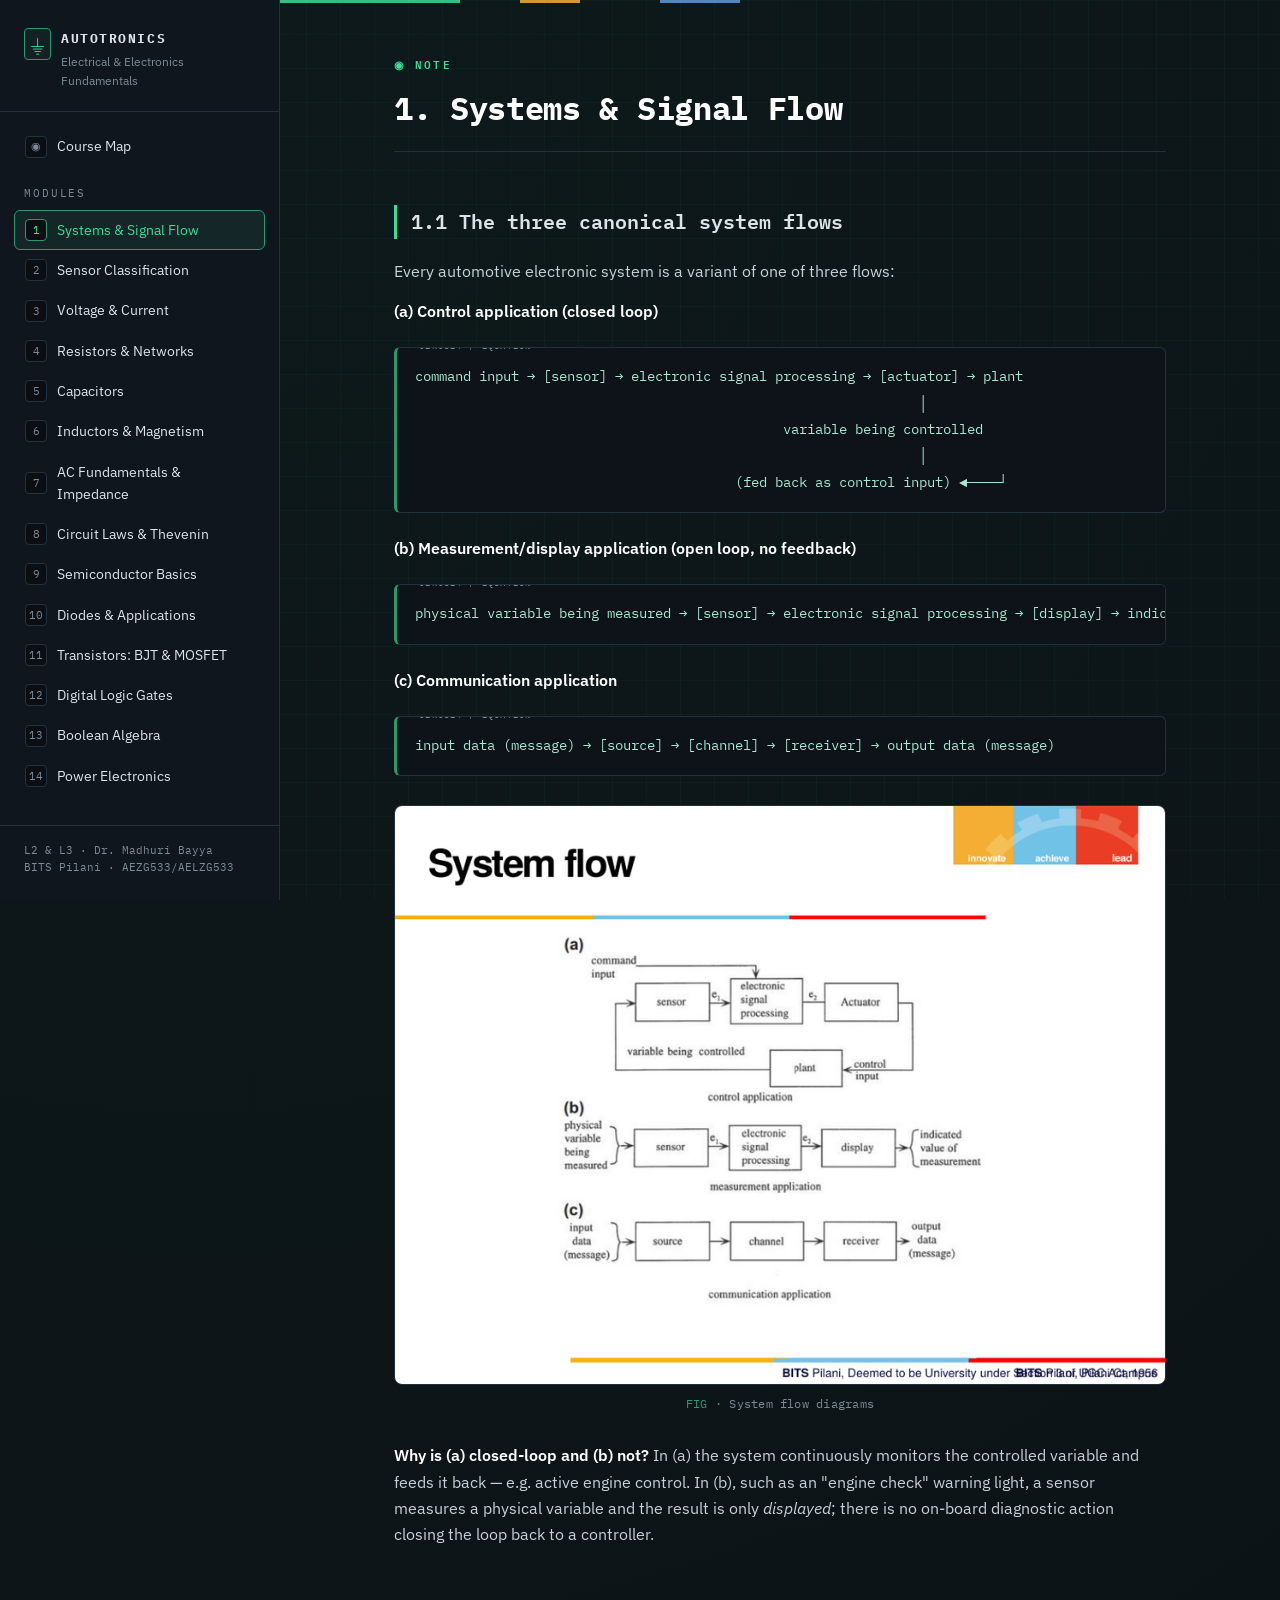
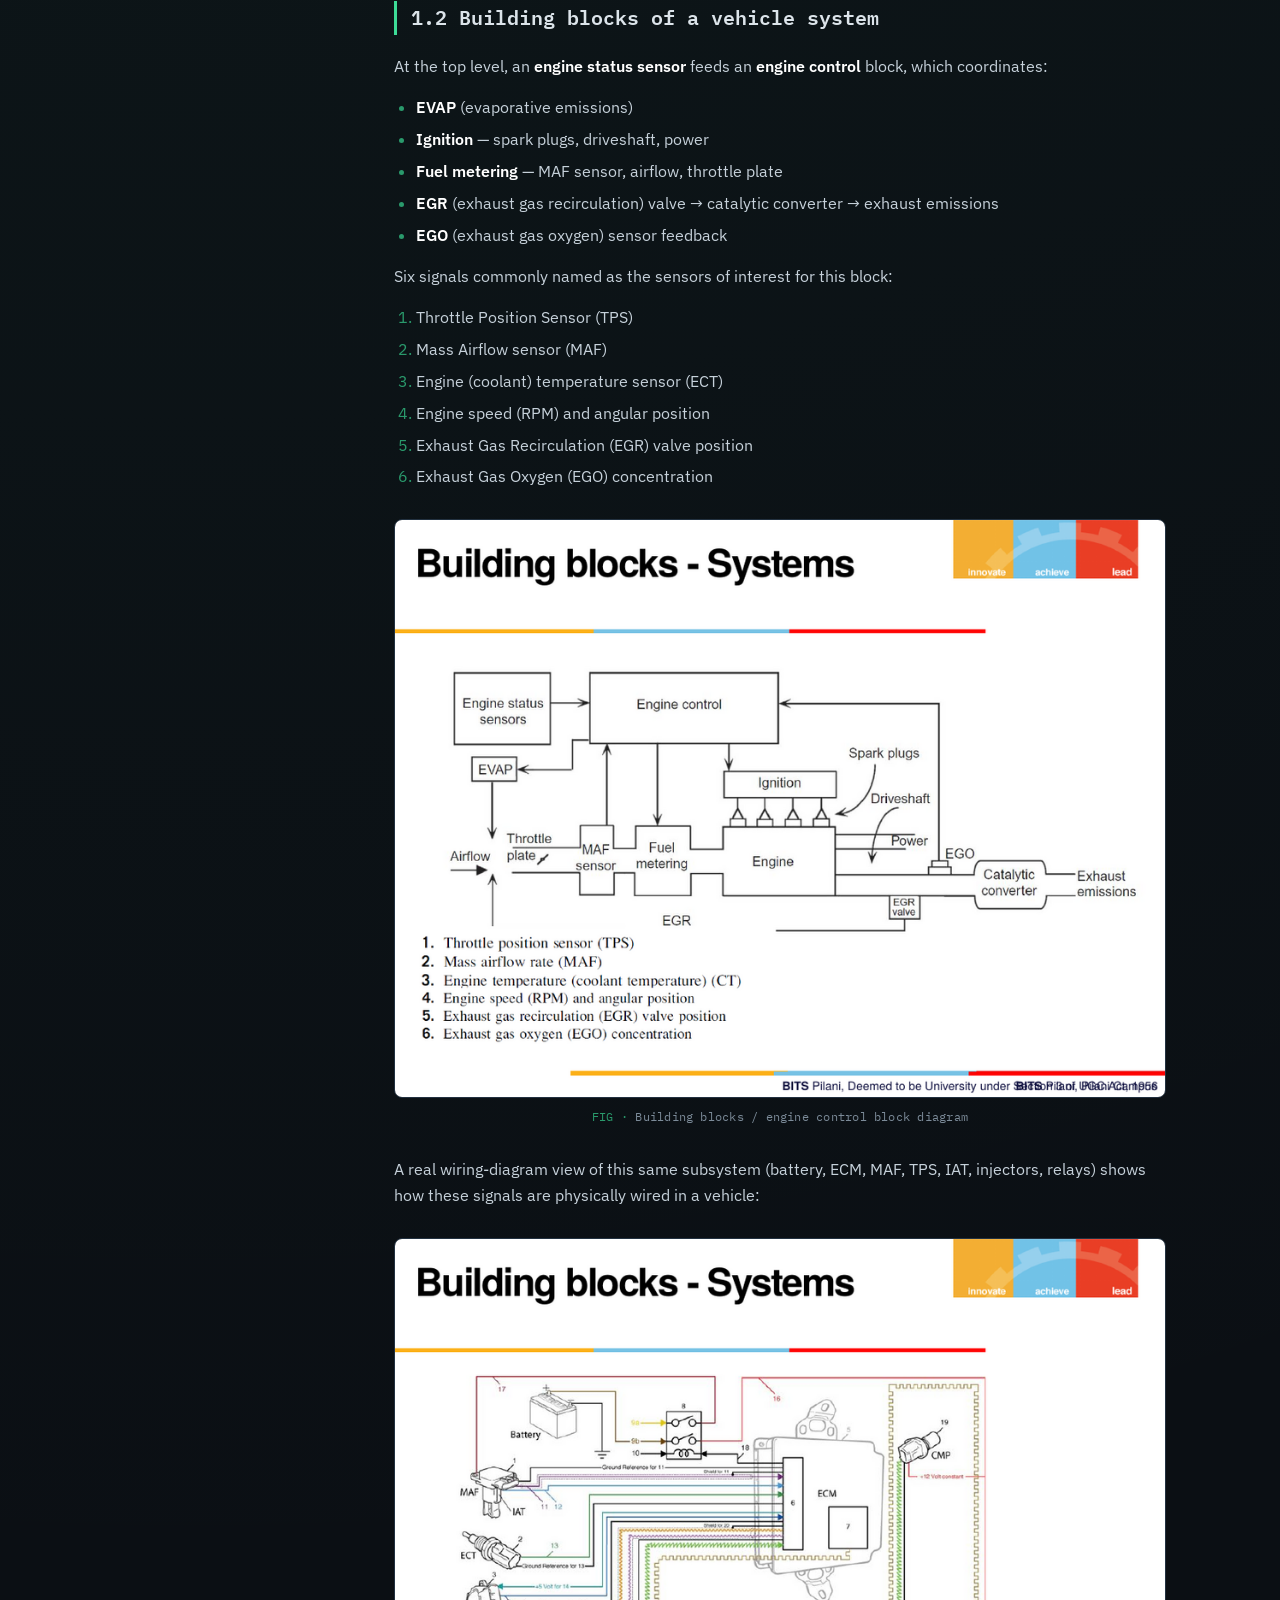
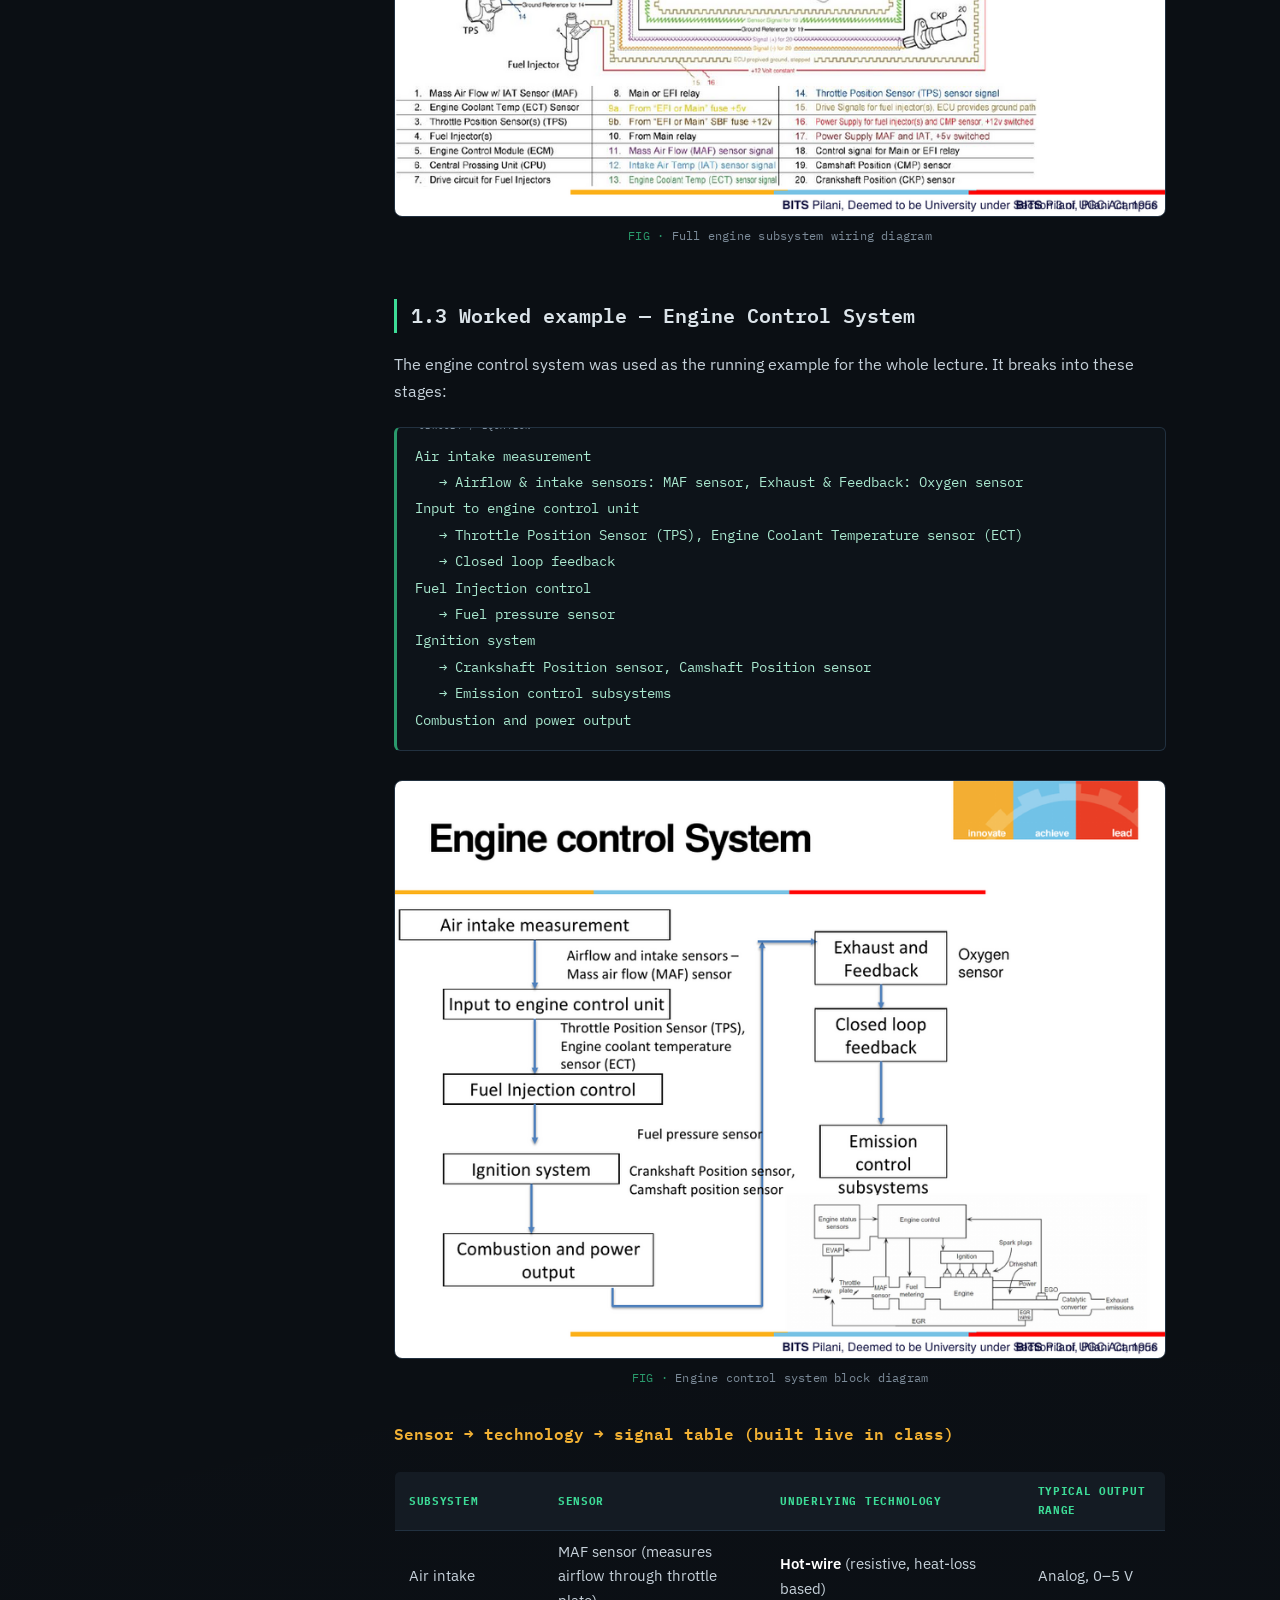
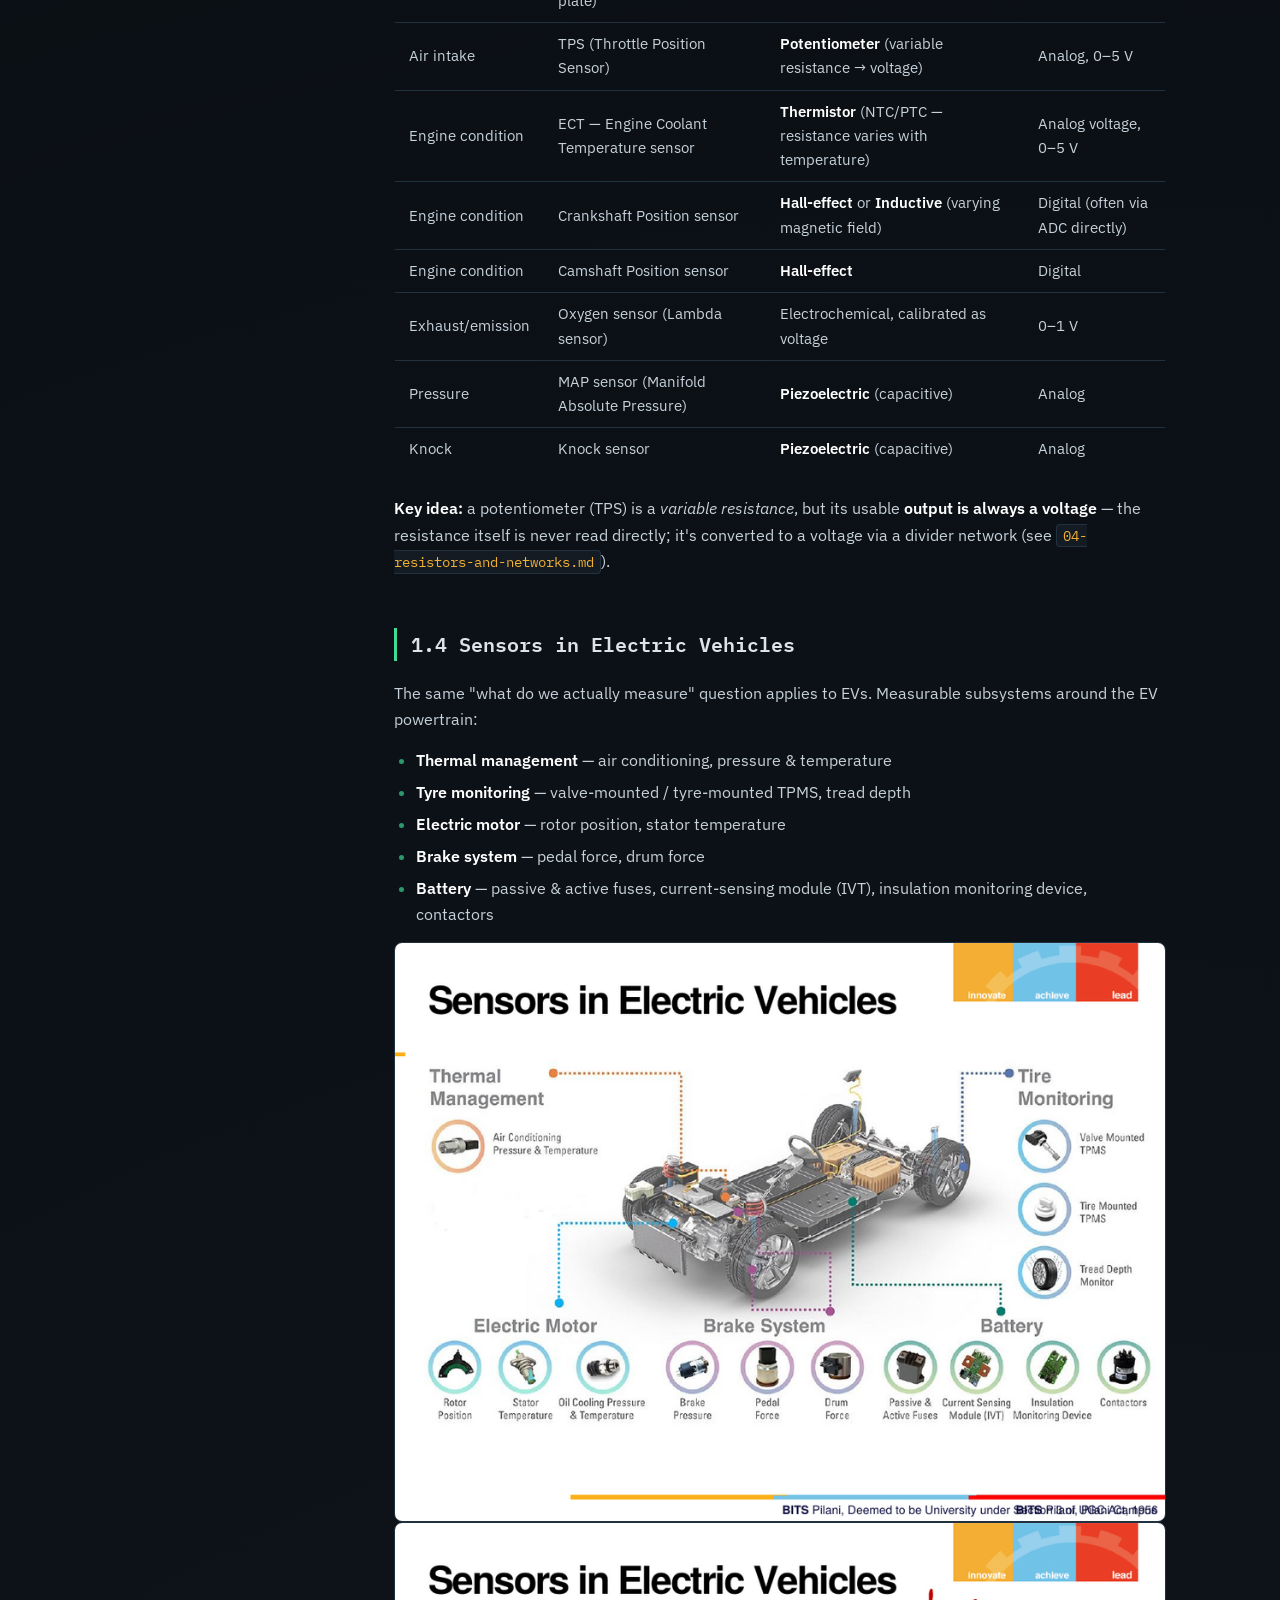
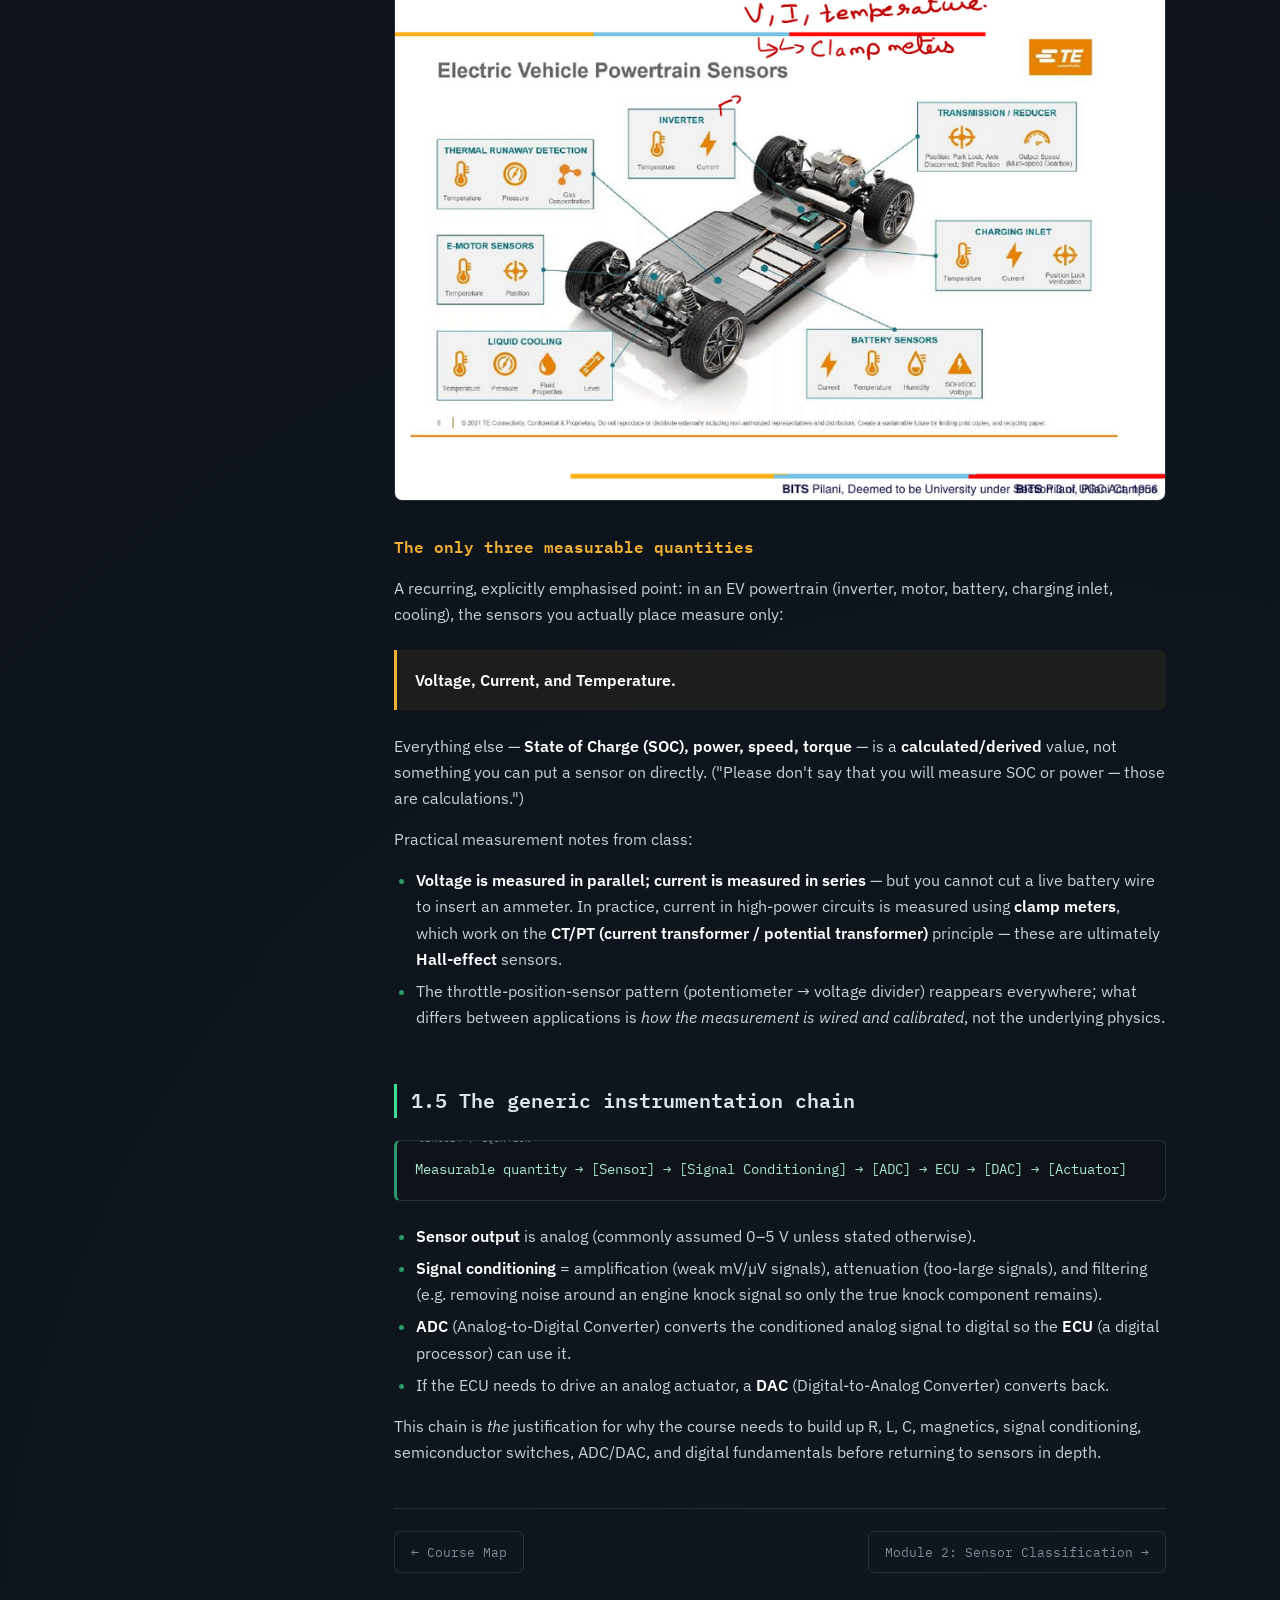
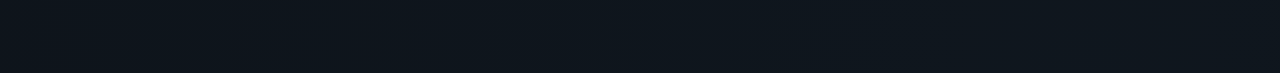
==== notes/01-systems-and-signal-flow.html @ 9bcff701 "Add files via upload" ====
<!DOCTYPE html>
<html lang="en">
<head>
<meta charset="UTF-8">
<meta name="viewport" content="width=device-width, initial-scale=1.0">
<title>Module 1: Systems & Signal Flow · Autotronics Fundamentals</title>
<link rel="stylesheet" href="../styles.css">
<link rel="preconnect" href="https://fonts.googleapis.com">
<link href="https://fonts.googleapis.com/css2?family=IBM+Plex+Mono:wght@400;500;600;700&family=IBM+Plex+Sans:wght@400;500;600;700&display=swap" rel="stylesheet">
</head>
<body>
<div class="board">
  <aside class="sidebar">
    <div class="sidebar-head">
      <a href="../index.html" class="logo">
        <span class="logo-mark">⏚</span>
        <span class="logo-text">AUTOTRONICS<br><small>Electrical &amp; Electronics Fundamentals</small></span>
      </a>
    </div>
    <nav>
      <ul class="nav-list">
        <li class=""><a href="../index.html"><span class="pin">◉</span>Course Map</a></li>
      </ul>
      <div class="nav-divider">MODULES</div>
      <ul class="nav-list">
        <li class="active"><a href="01-systems-and-signal-flow.html"><span class="pin">1</span>Systems &amp; Signal Flow</a></li>
<li class=""><a href="02-sensors-classification.html"><span class="pin">2</span>Sensor Classification</a></li>
<li class=""><a href="03-voltage-and-current.html"><span class="pin">3</span>Voltage &amp; Current</a></li>
<li class=""><a href="04-resistors-and-networks.html"><span class="pin">4</span>Resistors &amp; Networks</a></li>
<li class=""><a href="05-capacitors.html"><span class="pin">5</span>Capacitors</a></li>
<li class=""><a href="06-inductors-and-magnetism.html"><span class="pin">6</span>Inductors &amp; Magnetism</a></li>
<li class=""><a href="07-ac-fundamentals-impedance.html"><span class="pin">7</span>AC Fundamentals &amp; Impedance</a></li>
<li class=""><a href="08-circuit-laws-and-thevenin.html"><span class="pin">8</span>Circuit Laws &amp; Thevenin</a></li>
<li class=""><a href="09-semiconductor-basics.html"><span class="pin">9</span>Semiconductor Basics</a></li>
<li class=""><a href="10-diodes-and-applications.html"><span class="pin">10</span>Diodes &amp; Applications</a></li>
<li class=""><a href="11-transistors-bjt-mosfet.html"><span class="pin">11</span>Transistors: BJT &amp; MOSFET</a></li>
<li class=""><a href="12-digital-logic-gates.html"><span class="pin">12</span>Digital Logic Gates</a></li>
<li class=""><a href="13-boolean-algebra.html"><span class="pin">13</span>Boolean Algebra</a></li>
<li class=""><a href="14-power-electronics-thyristors.html"><span class="pin">14</span>Power Electronics</a></li>
      </ul>
    </nav>
    <div class="sidebar-foot">L2 &amp; L3 · Dr. Madhuri Bayya<br>BITS Pilani · AEZG533/AELZG533</div>
  </aside>
  <main class="content">
    <div class="trace-rule"></div>
    <article class="markdown-body">
<h1 id="1-systems-signal-flow">1. Systems &amp; Signal Flow</h1>
<h2 id="11-the-three-canonical-system-flows">1.1 The three canonical system flows</h2>
<p>Every automotive electronic system is a variant of one of three flows:</p>
<p><strong>(a) Control application (closed loop)</strong></p>
<pre><code>command input → [sensor] → electronic signal processing → [actuator] → plant
                                                               │
                                              variable being controlled
                                                               │
                                        (fed back as control input) ◄────┘
</code></pre>
<p><strong>(b) Measurement/display application (open loop, no feedback)</strong></p>
<pre><code>physical variable being measured → [sensor] → electronic signal processing → [display] → indicated value
</code></pre>
<p><strong>(c) Communication application</strong></p>
<pre><code>input data (message) → [source] → [channel] → [receiver] → output data (message)
</code></pre>
<figure class="diagram"><img alt="System flow diagrams" src="../../assets/img/systems-flow.png"><figcaption>System flow diagrams</figcaption></figure>
<p><strong>Why is (a) closed-loop and (b) not?</strong> In (a) the system continuously
monitors the controlled variable and feeds it back — e.g. active engine
control. In (b), such as an "engine check" warning light, a sensor measures
a physical variable and the result is only <em>displayed</em>; there is no
on-board diagnostic action closing the loop back to a controller.</p>
<h2 id="12-building-blocks-of-a-vehicle-system">1.2 Building blocks of a vehicle system</h2>
<p>At the top level, an <strong>engine status sensor</strong> feeds an <strong>engine control</strong>
block, which coordinates:</p>
<ul>
<li><strong>EVAP</strong> (evaporative emissions)</li>
<li><strong>Ignition</strong> — spark plugs, driveshaft, power</li>
<li><strong>Fuel metering</strong> — MAF sensor, airflow, throttle plate</li>
<li><strong>EGR</strong> (exhaust gas recirculation) valve → catalytic converter → exhaust emissions</li>
<li><strong>EGO</strong> (exhaust gas oxygen) sensor feedback</li>
</ul>
<p>Six signals commonly named as the sensors of interest for this block:</p>
<ol>
<li>Throttle Position Sensor (TPS)</li>
<li>Mass Airflow sensor (MAF)</li>
<li>Engine (coolant) temperature sensor (ECT)</li>
<li>Engine speed (RPM) and angular position</li>
<li>Exhaust Gas Recirculation (EGR) valve position</li>
<li>Exhaust Gas Oxygen (EGO) concentration</li>
</ol>
<figure class="diagram"><img alt="Building blocks / engine control block diagram" src="../../assets/img/systems-blocks.png"><figcaption>Building blocks / engine control block diagram</figcaption></figure>
<p>A real wiring-diagram view of this same subsystem (battery, ECM, MAF, TPS,
IAT, injectors, relays) shows how these signals are physically wired in a
vehicle:</p>
<figure class="diagram"><img alt="Full engine subsystem wiring diagram" src="../../assets/img/wiring-diagram.png"><figcaption>Full engine subsystem wiring diagram</figcaption></figure>
<h2 id="13-worked-example-engine-control-system">1.3 Worked example — Engine Control System</h2>
<p>The engine control system was used as the running example for the whole
lecture. It breaks into these stages:</p>
<pre><code>Air intake measurement
   → Airflow &amp; intake sensors: MAF sensor, Exhaust &amp; Feedback: Oxygen sensor
Input to engine control unit
   → Throttle Position Sensor (TPS), Engine Coolant Temperature sensor (ECT)
   → Closed loop feedback
Fuel Injection control
   → Fuel pressure sensor
Ignition system
   → Crankshaft Position sensor, Camshaft Position sensor
   → Emission control subsystems
Combustion and power output
</code></pre>
<figure class="diagram"><img alt="Engine control system block diagram" src="../../assets/img/engine-control.png"><figcaption>Engine control system block diagram</figcaption></figure>
<h3 id="sensor-technology-signal-table-built-live-in-class">Sensor → technology → signal table (built live in class)</h3>
<table>
<thead>
<tr>
<th>Subsystem</th>
<th>Sensor</th>
<th>Underlying technology</th>
<th>Typical output range</th>
</tr>
</thead>
<tbody>
<tr>
<td>Air intake</td>
<td>MAF sensor (measures airflow through throttle plate)</td>
<td><strong>Hot-wire</strong> (resistive, heat-loss based)</td>
<td>Analog, 0–5 V</td>
</tr>
<tr>
<td>Air intake</td>
<td>TPS (Throttle Position Sensor)</td>
<td><strong>Potentiometer</strong> (variable resistance → voltage)</td>
<td>Analog, 0–5 V</td>
</tr>
<tr>
<td>Engine condition</td>
<td>ECT — Engine Coolant Temperature sensor</td>
<td><strong>Thermistor</strong> (NTC/PTC — resistance varies with temperature)</td>
<td>Analog voltage, 0–5 V</td>
</tr>
<tr>
<td>Engine condition</td>
<td>Crankshaft Position sensor</td>
<td><strong>Hall-effect</strong> or <strong>Inductive</strong> (varying magnetic field)</td>
<td>Digital (often via ADC directly)</td>
</tr>
<tr>
<td>Engine condition</td>
<td>Camshaft Position sensor</td>
<td><strong>Hall-effect</strong></td>
<td>Digital</td>
</tr>
<tr>
<td>Exhaust/emission</td>
<td>Oxygen sensor (Lambda sensor)</td>
<td>Electrochemical, calibrated as voltage</td>
<td>0–1 V</td>
</tr>
<tr>
<td>Pressure</td>
<td>MAP sensor (Manifold Absolute Pressure)</td>
<td><strong>Piezoelectric</strong> (capacitive)</td>
<td>Analog</td>
</tr>
<tr>
<td>Knock</td>
<td>Knock sensor</td>
<td><strong>Piezoelectric</strong> (capacitive)</td>
<td>Analog</td>
</tr>
</tbody>
</table>
<p><strong>Key idea:</strong> a potentiometer (TPS) is a <em>variable resistance</em>, but its
usable <strong>output is always a voltage</strong> — the resistance itself is never read
directly; it's converted to a voltage via a divider network (see
<code>04-resistors-and-networks.md</code>).</p>
<h2 id="14-sensors-in-electric-vehicles">1.4 Sensors in Electric Vehicles</h2>
<p>The same "what do we actually measure" question applies to EVs. Measurable
subsystems around the EV powertrain:</p>
<ul>
<li><strong>Thermal management</strong> — air conditioning, pressure &amp; temperature</li>
<li><strong>Tyre monitoring</strong> — valve-mounted / tyre-mounted TPMS, tread depth</li>
<li><strong>Electric motor</strong> — rotor position, stator temperature</li>
<li><strong>Brake system</strong> — pedal force, drum force</li>
<li><strong>Battery</strong> — passive &amp; active fuses, current-sensing module (IVT),
  insulation monitoring device, contactors</li>
</ul>
<p><img alt="EV powertrain sensor map" src="../../assets/img/ev-sensors-1.png" />
<img alt="EV powertrain sensor detail" src="../../assets/img/ev-sensors-2.png" /></p>
<h3 id="the-only-three-measurable-quantities">The only three measurable quantities</h3>
<p>A recurring, explicitly emphasised point: in an EV powertrain (inverter,
motor, battery, charging inlet, cooling), the sensors you actually place
measure only:</p>
<blockquote>
<p><strong>Voltage, Current, and Temperature.</strong></p>
</blockquote>
<p>Everything else — <strong>State of Charge (SOC), power, speed, torque</strong> — is a
<strong>calculated/derived</strong> value, not something you can put a sensor on
directly. ("Please don't say that you will measure SOC or power — those are
calculations.")</p>
<p>Practical measurement notes from class:</p>
<ul>
<li><strong>Voltage is measured in parallel; current is measured in series</strong> —
  but you cannot cut a live battery wire to insert an ammeter. In practice,
  current in high-power circuits is measured using <strong>clamp meters</strong>, which
  work on the <strong>CT/PT (current transformer / potential transformer)</strong>
  principle — these are ultimately <strong>Hall-effect</strong> sensors.</li>
<li>The throttle-position-sensor pattern (potentiometer → voltage divider)
  reappears everywhere; what differs between applications is <em>how the
  measurement is wired and calibrated</em>, not the underlying physics.</li>
</ul>
<h2 id="15-the-generic-instrumentation-chain">1.5 The generic instrumentation chain</h2>
<pre><code>Measurable quantity → [Sensor] → [Signal Conditioning] → [ADC] → ECU → [DAC] → [Actuator]
</code></pre>
<ul>
<li><strong>Sensor output</strong> is analog (commonly assumed 0–5 V unless stated
  otherwise).</li>
<li><strong>Signal conditioning</strong> = amplification (weak mV/µV signals), attenuation
  (too-large signals), and filtering (e.g. removing noise around an engine
  knock signal so only the true knock component remains).</li>
<li><strong>ADC</strong> (Analog-to-Digital Converter) converts the conditioned analog
  signal to digital so the <strong>ECU</strong> (a digital processor) can use it.</li>
<li>If the ECU needs to drive an analog actuator, a <strong>DAC</strong>
  (Digital-to-Analog Converter) converts back.</li>
</ul>
<p>This chain is <em>the</em> justification for why the course needs to build up R,
L, C, magnetics, signal conditioning, semiconductor switches, ADC/DAC, and
digital fundamentals before returning to sensors in depth.</p>
    </article>
    <div class="pagenav">
      <div class="pagenav-inner"><a class="prev" href="../index.html">← Course Map</a><a class="next" href="02-sensors-classification.html">Module 2: Sensor Classification →</a></div>
    </div>
  </main>
</div>
</body>
</html>
---- styles.css ----
/* ============================================================
   AUTOTRONICS — Electrical & Electronics Fundamentals notes
   Design language: schematic / PCB blueprint.
   Palette:
     --bg        #0b0f14  near-black blue-graphite (PCB substrate)
     --panel     #10161d  sidebar / card panel
     --panel-2   #141b23  hover panel
     --line      #223140  hairline traces / borders
     --text      #dce4ea  primary text (silkscreen white)
     --muted     #7c8b99  secondary text
     --trace     #3ddc97  copper-trace green (primary accent)
     --trace-dim #2a9a6c
     --signal    #f2b134  amber / warning-label accent (secondary)
     --solder    #5b9dd9  cool blue, used sparingly (link hover)
   ============================================================ */

* { box-sizing: border-box; }

:root{
  --bg:#0b0f14;
  --panel:#10161d;
  --panel-2:#141b23;
  --line:#223140;
  --text:#dce4ea;
  --muted:#7c8b99;
  --trace:#3ddc97;
  --trace-dim:#2a9a6c;
  --signal:#f2b134;
  --solder:#5b9dd9;
}

html{ scroll-behavior:smooth; }

body{
  margin:0;
  background:
    radial-gradient(circle at 15% 0%, rgba(61,220,151,0.05), transparent 40%),
    radial-gradient(circle at 85% 100%, rgba(91,157,217,0.05), transparent 45%),
    var(--bg);
  color:var(--text);
  font-family:'IBM Plex Sans', -apple-system, BlinkMacSystemFont, sans-serif;
  font-size:16px;
  line-height:1.65;
}

/* faint PCB grid texture across the whole page */
body::before{
  content:"";
  position:fixed;
  inset:0;
  pointer-events:none;
  background-image:
    linear-gradient(rgba(61,220,151,0.035) 1px, transparent 1px),
    linear-gradient(90deg, rgba(61,220,151,0.035) 1px, transparent 1px);
  background-size:34px 34px;
  z-index:0;
}

.board{
  position:relative;
  z-index:1;
  display:flex;
  align-items:stretch;
  min-height:100vh;
}

/* ---------------- SIDEBAR ---------------- */

.sidebar{
  background:var(--panel);
  border-right:1px solid var(--line);
  padding:28px 0 20px;
  position:sticky;
  top:0;
  height:100vh;
  overflow-y:auto;
  display:flex;
  flex-direction:column;
  flex:0 0 280px;
  width:280px;
}

.sidebar-head{ padding:0 24px 20px; border-bottom:1px solid var(--line); margin-bottom:14px; }

.logo{
  display:flex;
  align-items:flex-start;
  gap:10px;
  text-decoration:none;
  color:var(--text);
}

.logo-mark{
  font-family:'IBM Plex Mono', monospace;
  font-size:22px;
  color:var(--trace);
  line-height:1;
  border:1px solid var(--trace-dim);
  border-radius:4px;
  padding:4px 6px;
  background:rgba(61,220,151,0.06);
}

.logo-text{
  font-family:'IBM Plex Mono', monospace;
  font-weight:700;
  font-size:13px;
  letter-spacing:0.12em;
  color:var(--text);
}
.logo-text small{
  display:block;
  font-family:'IBM Plex Sans', sans-serif;
  font-weight:400;
  letter-spacing:0;
  font-size:11.5px;
  color:var(--muted);
  margin-top:4px;
  text-transform:none;
}

nav{ flex:1; padding:0 14px; }

.nav-divider{
  font-family:'IBM Plex Mono', monospace;
  font-size:10.5px;
  letter-spacing:0.18em;
  color:var(--muted);
  padding:18px 10px 8px;
}

.nav-list{ list-style:none; margin:0; padding:0; }

.nav-list li a{
  display:flex;
  align-items:center;
  gap:10px;
  padding:8px 10px;
  border-radius:6px;
  color:var(--text);
  text-decoration:none;
  font-size:13.5px;
  border:1px solid transparent;
  transition:background .12s ease, border-color .12s ease, color .12s ease;
}

.nav-list li a:hover{
  background:var(--panel-2);
  border-color:var(--line);
  color:var(--trace);
}

.nav-list li.active a{
  background:rgba(61,220,151,0.08);
  border-color:var(--trace-dim);
  color:var(--trace);
}

.pin{
  font-family:'IBM Plex Mono', monospace;
  font-size:11px;
  width:22px;
  height:22px;
  flex:0 0 22px;
  display:inline-flex;
  align-items:center;
  justify-content:center;
  border:1px solid var(--line);
  border-radius:4px;
  color:var(--muted);
  background:var(--bg);
}

.nav-list li.active .pin,
.nav-list li a:hover .pin{
  border-color:var(--trace-dim);
  color:var(--trace);
}

.sidebar-foot{
  padding:16px 24px 4px;
  margin-top:12px;
  border-top:1px solid var(--line);
  font-family:'IBM Plex Mono', monospace;
  font-size:10.5px;
  color:var(--muted);
  line-height:1.6;
}

/* ---------------- MAIN CONTENT ---------------- */

.content{
  padding:0 0 60px;
  min-width:0;
  flex:1 1 auto;
}

.trace-rule{
  height:3px;
  background:linear-gradient(90deg, var(--trace) 0%, var(--trace) 18%, transparent 18%, transparent 24%,
             var(--signal) 24%, var(--signal) 30%, transparent 30%, transparent 38%,
             var(--solder) 38%, var(--solder) 46%, transparent 46%);
  opacity:0.85;
}

.markdown-body{
  max-width:860px;
  margin:0 auto;
  padding:52px 44px 20px;
}

.markdown-body h1{
  font-family:'IBM Plex Mono', monospace;
  font-size:2rem;
  font-weight:700;
  letter-spacing:-0.01em;
  color:#fff;
  margin:0 0 6px;
  padding-bottom:16px;
  border-bottom:1px solid var(--line);
  position:relative;
}
.markdown-body h1::before{
  content:"◉ NOTE";
  display:block;
  font-size:10.5px;
  letter-spacing:0.2em;
  color:var(--trace);
  margin-bottom:10px;
  font-weight:600;
}

.markdown-body h2{
  font-family:'IBM Plex Mono', monospace;
  font-size:1.28rem;
  font-weight:600;
  color:var(--text);
  margin:2.6em 0 0.9em;
  padding-left:14px;
  border-left:3px solid var(--trace);
}

.markdown-body h3{
  font-family:'IBM Plex Mono', monospace;
  font-size:1.02rem;
  font-weight:600;
  color:var(--signal);
  margin:2em 0 0.7em;
}

.markdown-body p{ color:var(--text); margin:0.9em 0; }
.markdown-body p, .markdown-body li{ color:#c6d1da; }

.markdown-body a{ color:var(--solder); text-decoration:none; border-bottom:1px dashed rgba(91,157,217,0.5); }
.markdown-body a:hover{ color:var(--trace); border-bottom-color:var(--trace); }

.markdown-body strong{ color:#fff; font-weight:600; }

.markdown-body blockquote{
  margin:1.4em 0;
  padding:12px 18px;
  border-left:3px solid var(--signal);
  background:rgba(242,177,52,0.06);
  border-radius:0 6px 6px 0;
  color:#e7dcc0;
}
.markdown-body blockquote p{ margin:0.3em 0; color:#e7dcc0; }

.markdown-body ul, .markdown-body ol{ padding-left:1.4em; margin:0.9em 0; }
.markdown-body li{ margin:0.35em 0; }
.markdown-body li::marker{ color:var(--trace-dim); }

.markdown-body code{
  font-family:'IBM Plex Mono', monospace;
  font-size:0.86em;
  background:var(--panel-2);
  border:1px solid var(--line);
  padding:0.12em 0.4em;
  border-radius:4px;
  color:var(--signal);
}

.markdown-body pre{
  background:#0d1319;
  border:1px solid var(--line);
  border-left:3px solid var(--trace-dim);
  border-radius:6px;
  padding:16px 18px;
  overflow-x:auto;
  margin:1.4em 0;
  position:relative;
}
.markdown-body pre::before{
  content:"CIRCUIT / EQUATION";
  position:absolute;
  top:-9px;
  left:14px;
  background:#0d1319;
  padding:0 8px;
  font-family:'IBM Plex Mono', monospace;
  font-size:9px;
  letter-spacing:0.14em;
  color:var(--muted);
}
.markdown-body pre code{
  background:none;
  border:none;
  padding:0;
  color:#a9e8cf;
  font-size:0.87em;
  line-height:1.65;
}

.markdown-body table{
  width:100%;
  border-collapse:collapse;
  margin:1.6em 0;
  font-size:0.92em;
  border:1px solid var(--line);
  border-radius:6px;
  overflow:hidden;
}
.markdown-body th{
  font-family:'IBM Plex Mono', monospace;
  font-size:0.78em;
  letter-spacing:0.06em;
  text-transform:uppercase;
  background:var(--panel-2);
  color:var(--trace);
  text-align:left;
  padding:10px 14px;
  border-bottom:1px solid var(--line);
}
.markdown-body td{
  padding:9px 14px;
  border-bottom:1px solid var(--line);
  color:#c6d1da;
}
.markdown-body tr:last-child td{ border-bottom:none; }
.markdown-body tr:hover td{ background:rgba(61,220,151,0.04); }

.markdown-body img{
  max-width:100%;
  display:block;
  margin:0 auto;
  border-radius:8px;
  border:1px solid var(--line);
  background:#fff;
}

.markdown-body figure.diagram{
  margin:1.8em 0;
  padding:0;
}
.markdown-body figure.diagram figcaption{
  font-family:'IBM Plex Mono', monospace;
  font-size:11.5px;
  letter-spacing:0.02em;
  color:var(--muted);
  text-align:center;
  margin-top:10px;
  padding:0 20px;
}
.markdown-body figure.diagram figcaption::before{
  content:"FIG · ";
  color:var(--trace-dim);
}

.markdown-body hr{
  border:none;
  border-top:1px dashed var(--line);
  margin:2.4em 0;
}

/* ---------------- PAGE NAV (prev/next) ---------------- */

.pagenav{
  max-width:860px;
  margin:0 auto;
  padding:8px 44px 40px;
}
.pagenav-inner{
  display:flex;
  justify-content:space-between;
  gap:16px;
  border-top:1px solid var(--line);
  padding-top:22px;
}
.pagenav a{
  font-family:'IBM Plex Mono', monospace;
  font-size:12.5px;
  color:var(--muted);
  text-decoration:none;
  border:1px solid var(--line);
  padding:10px 16px;
  border-radius:6px;
  transition:all .15s ease;
  max-width:48%;
}
.pagenav a:hover{
  border-color:var(--trace-dim);
  color:var(--trace);
  background:rgba(61,220,151,0.05);
}
.pagenav a.next{ margin-left:auto; text-align:right; }

/* ---------------- RESPONSIVE ---------------- */

@media (max-width: 880px){
  .board{ flex-direction:column; }
  .sidebar{
    position:relative;
    height:auto;
    border-right:none;
    border-bottom:1px solid var(--line);
    width:100%;
    flex:0 0 auto;
  }
  .markdown-body{ padding:36px 20px 10px; }
  .pagenav{ padding:8px 20px 30px; }
}

/* focus visibility for keyboard nav */
a:focus-visible{ outline:2px solid var(--trace); outline-offset:2px; }
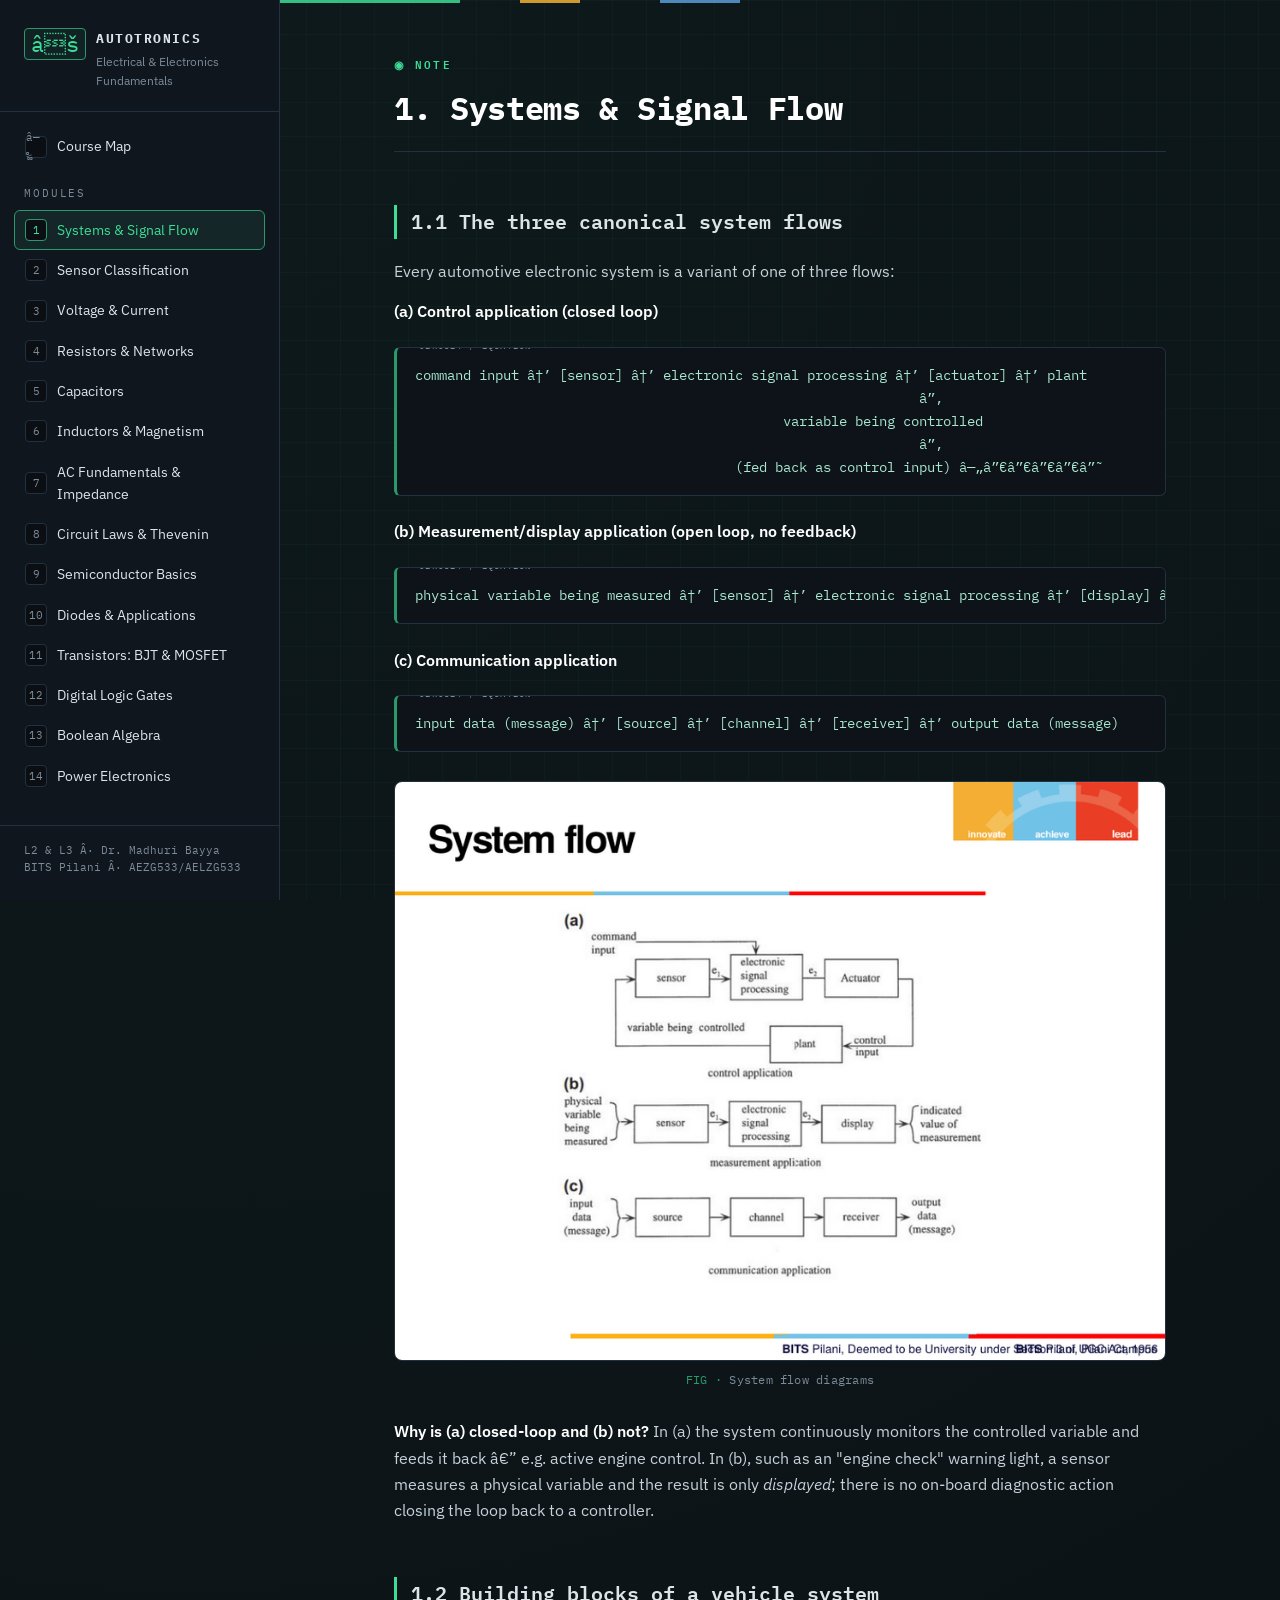
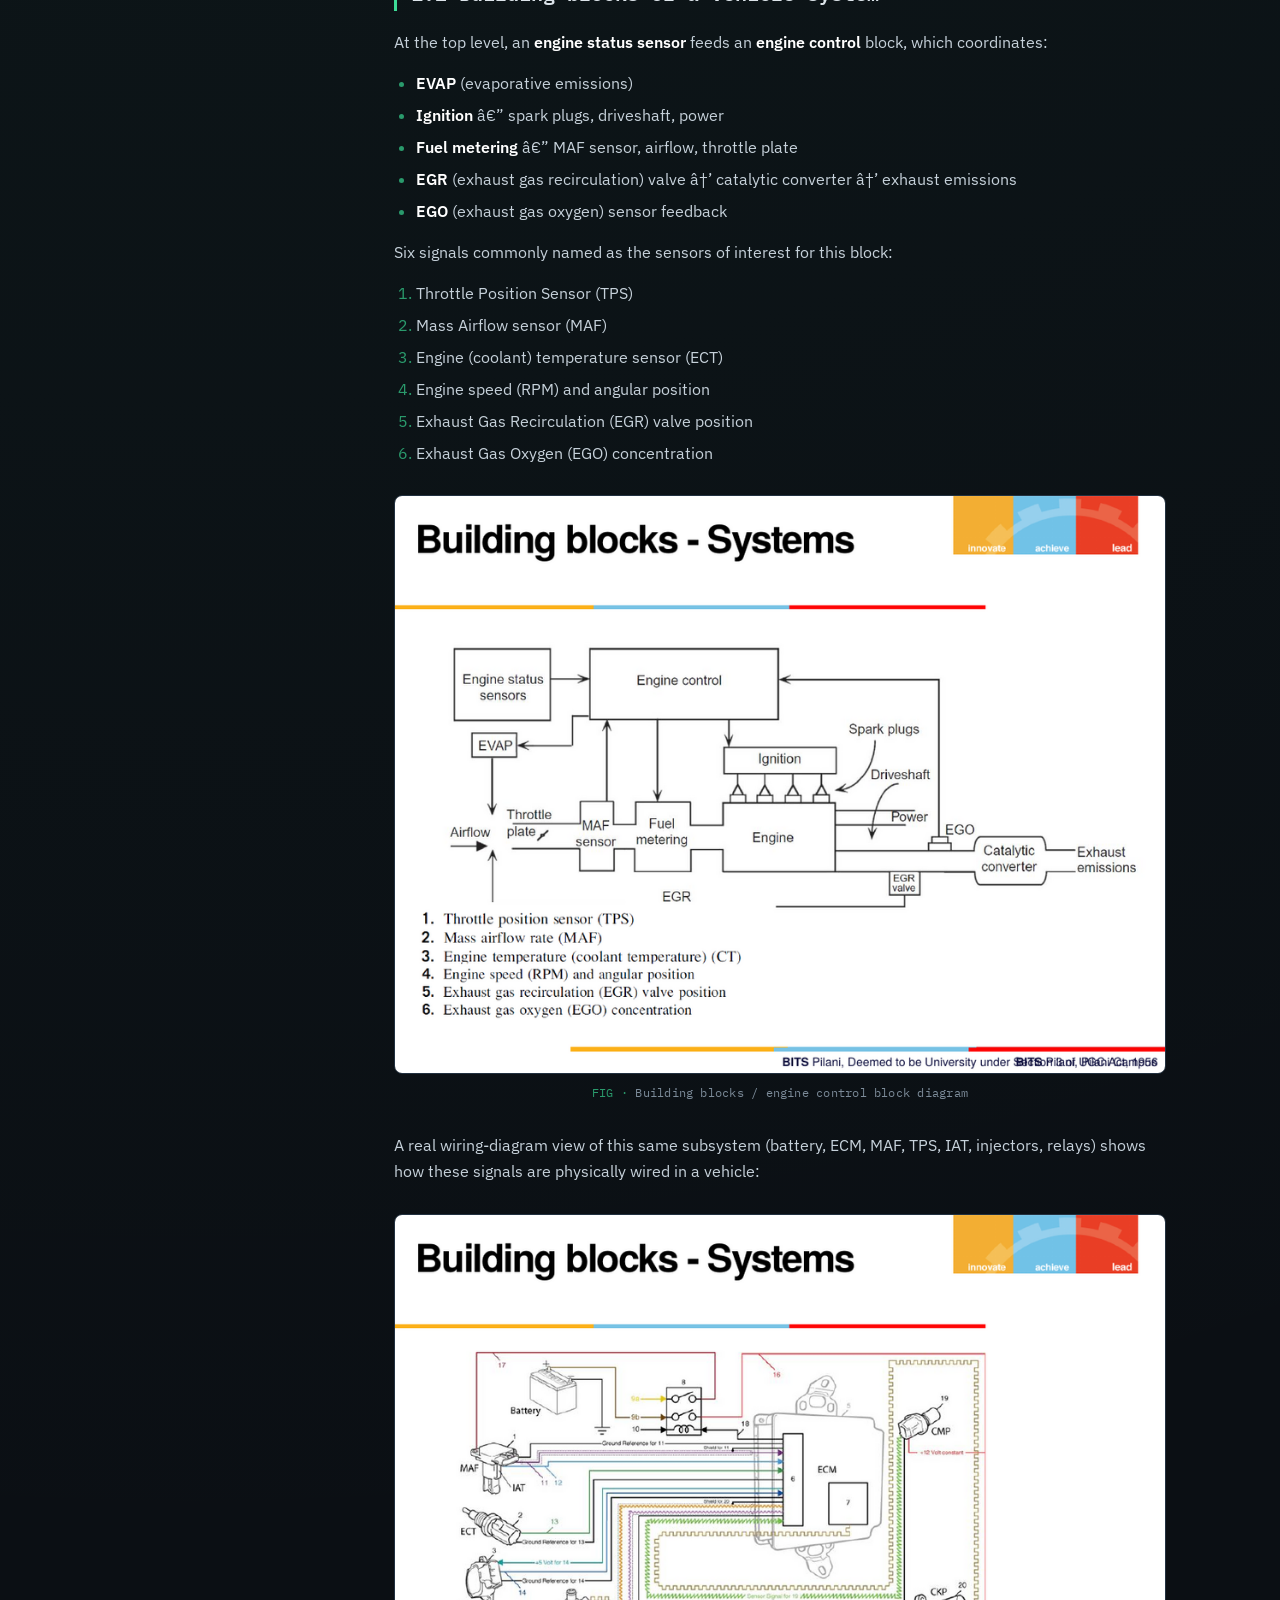
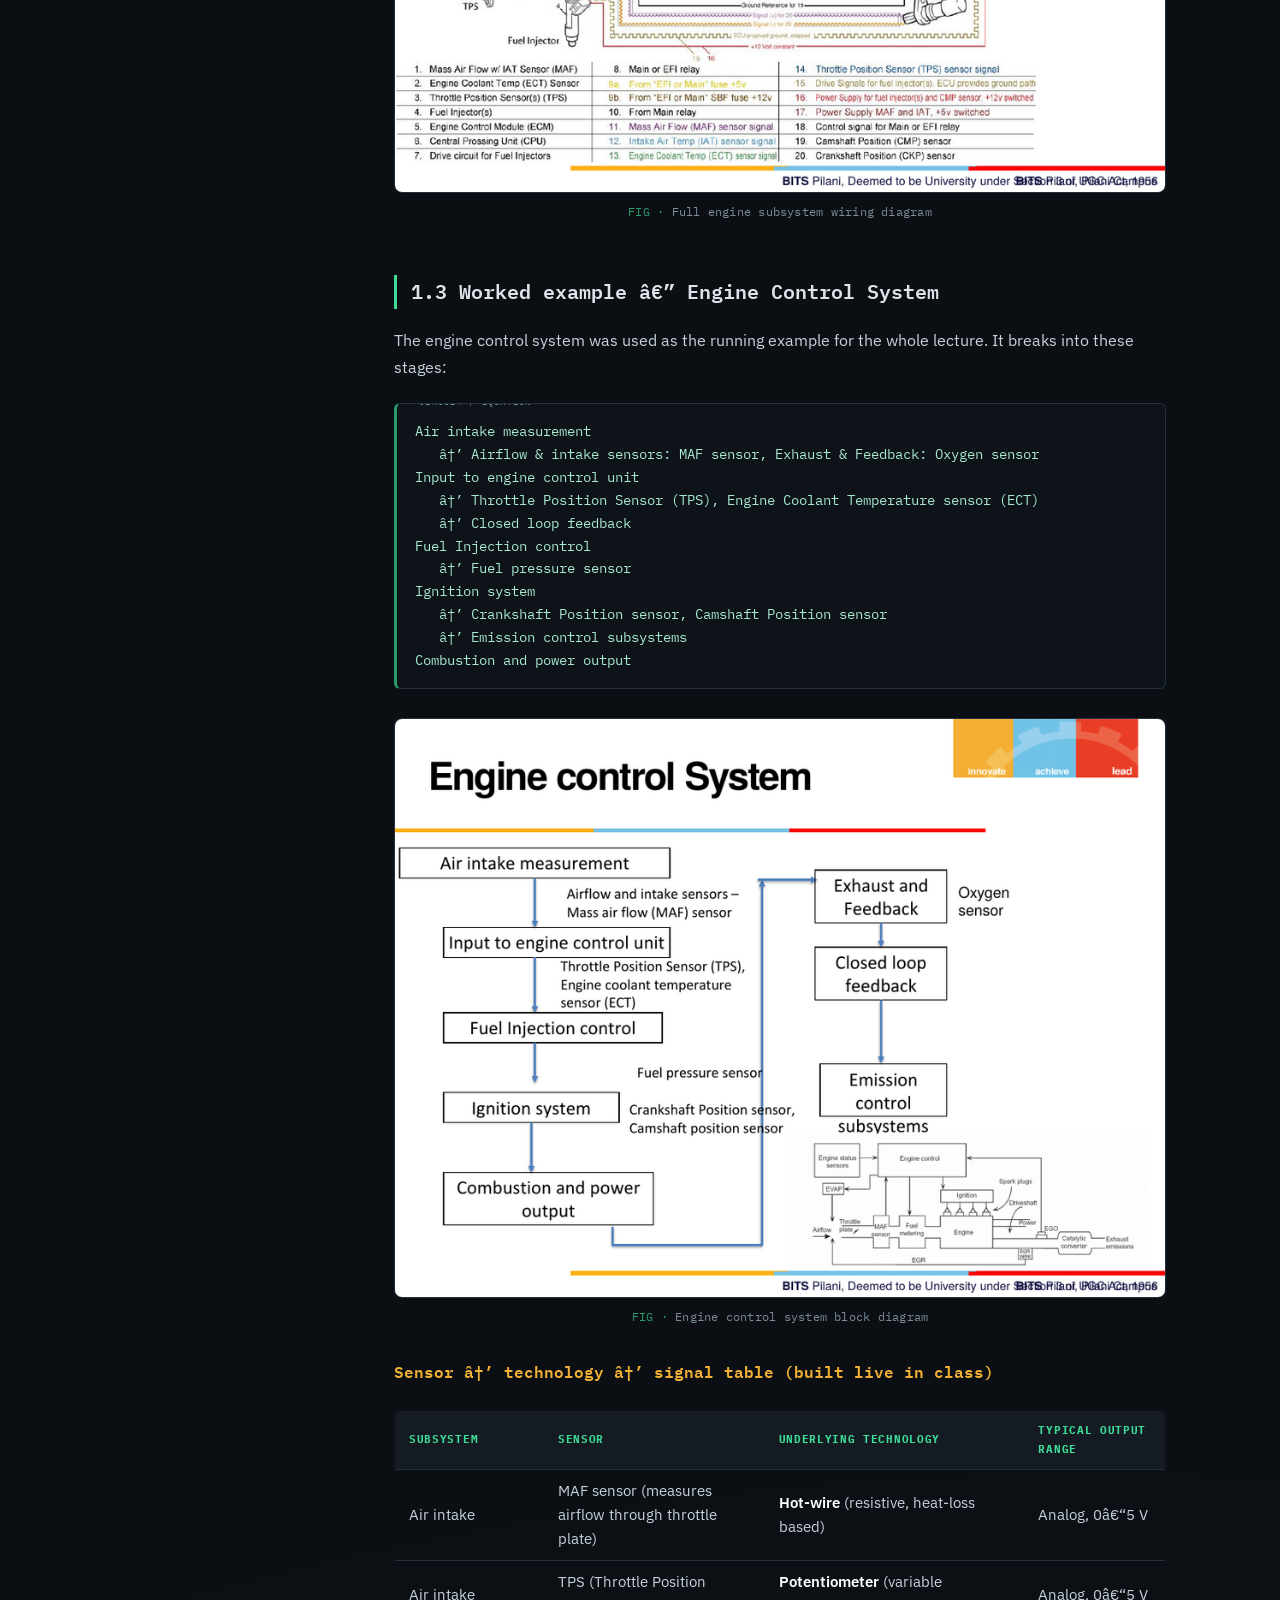
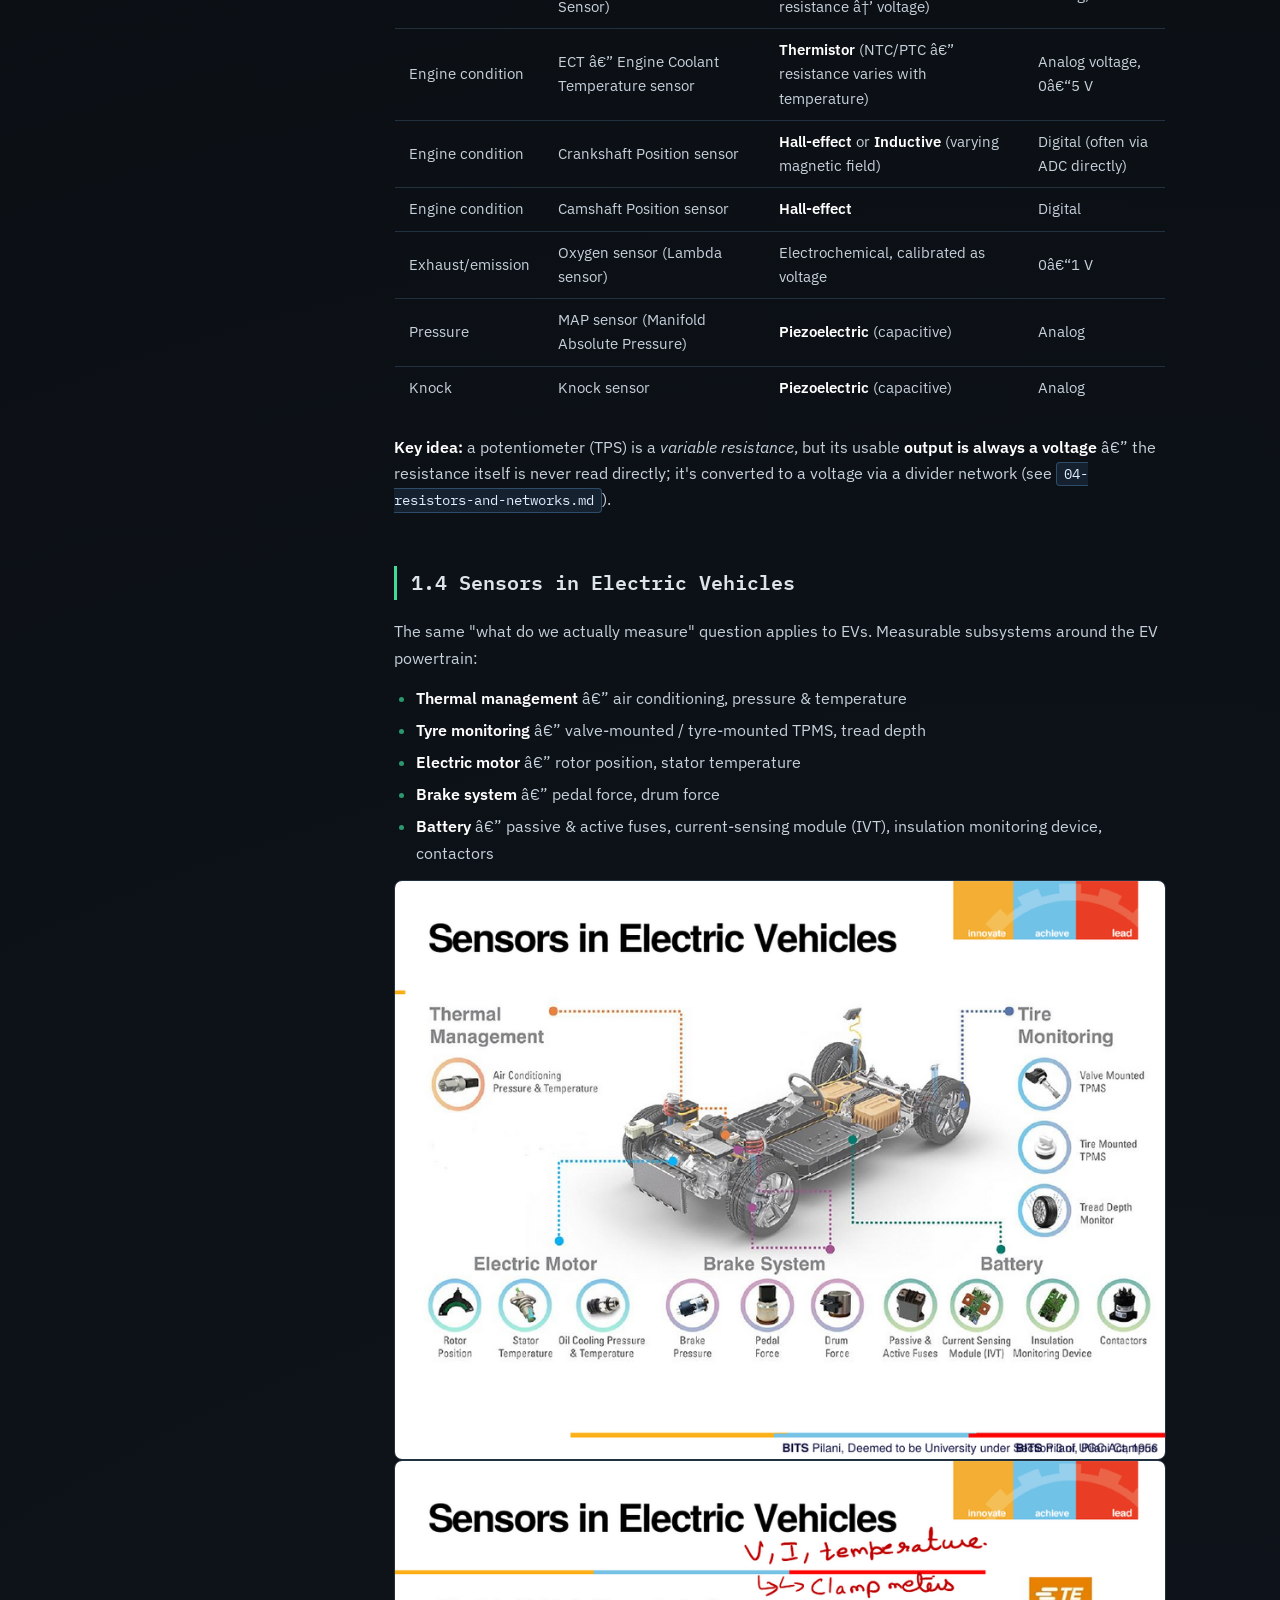
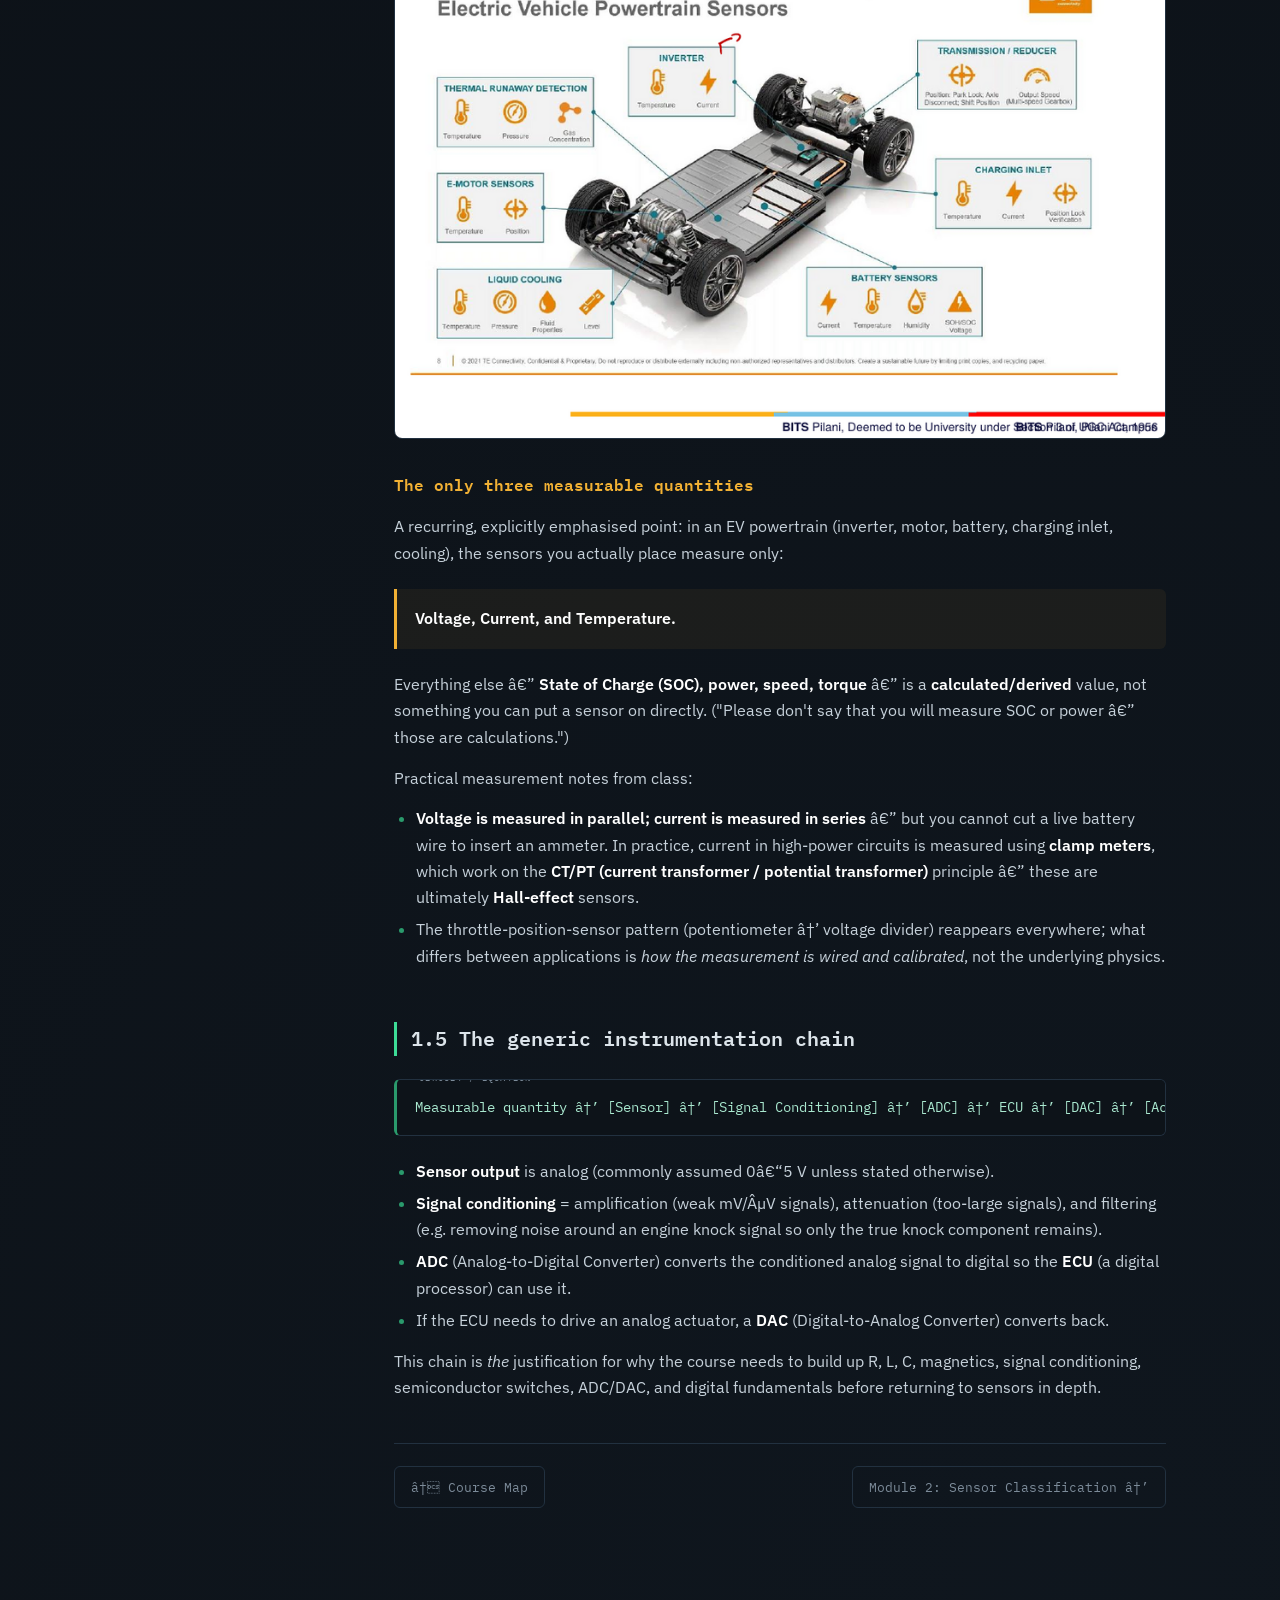
==== commit 02d9226c: "Add files via upload" ====
--- a/notes/01-systems-and-signal-flow.html
+++ b/notes/01-systems-and-signal-flow.html
@@ -1,9 +1,9 @@
-<!DOCTYPE html>
+﻿<!DOCTYPE html>
 <html lang="en">
 <head>
 <meta charset="UTF-8">
 <meta name="viewport" content="width=device-width, initial-scale=1.0">
-<title>Module 1: Systems & Signal Flow · Autotronics Fundamentals</title>
+<title>Module 1: Systems & Signal Flow Â· Autotronics Fundamentals</title>
 <link rel="stylesheet" href="../styles.css">
 <link rel="preconnect" href="https://fonts.googleapis.com">
 <link href="https://fonts.googleapis.com/css2?family=IBM+Plex+Mono:wght@400;500;600;700&family=IBM+Plex+Sans:wght@400;500;600;700&display=swap" rel="stylesheet">
@@ -13,17 +13,17 @@
   <aside class="sidebar">
     <div class="sidebar-head">
       <a href="../index.html" class="logo">
-        <span class="logo-mark">⏚</span>
+        <span class="logo-mark">âš</span>
         <span class="logo-text">AUTOTRONICS<br><small>Electrical &amp; Electronics Fundamentals</small></span>
       </a>
     </div>
     <nav>
       <ul class="nav-list">
-        <li class=""><a href="../index.html"><span class="pin">◉</span>Course Map</a></li>
+        <li class=""><a href="../index.html"><span class="pin">â—‰</span>Course Map</a></li>
       </ul>
       <div class="nav-divider">MODULES</div>
       <ul class="nav-list">
-        <li class="active"><a href="01-systems-and-signal-flow.html"><span class="pin">1</span>Systems &amp; Signal Flow</a></li>
+        <li class="active"><a href="/notes/01-systems-and-signal-flow.html"><span class="pin">1</span>Systems &amp; Signal Flow</a></li>
 <li class=""><a href="02-sensors-classification.html"><span class="pin">2</span>Sensor Classification</a></li>
 <li class=""><a href="03-voltage-and-current.html"><span class="pin">3</span>Voltage &amp; Current</a></li>
 <li class=""><a href="04-resistors-and-networks.html"><span class="pin">4</span>Resistors &amp; Networks</a></li>
@@ -39,7 +39,7 @@
 <li class=""><a href="14-power-electronics-thyristors.html"><span class="pin">14</span>Power Electronics</a></li>
       </ul>
     </nav>
-    <div class="sidebar-foot">L2 &amp; L3 · Dr. Madhuri Bayya<br>BITS Pilani · AEZG533/AELZG533</div>
+    <div class="sidebar-foot">L2 &amp; L3 Â· Dr. Madhuri Bayya<br>BITS Pilani Â· AEZG533/AELZG533</div>
   </aside>
   <main class="content">
     <div class="trace-rule"></div>
@@ -48,21 +48,21 @@
 <h2 id="11-the-three-canonical-system-flows">1.1 The three canonical system flows</h2>
 <p>Every automotive electronic system is a variant of one of three flows:</p>
 <p><strong>(a) Control application (closed loop)</strong></p>
-<pre><code>command input → [sensor] → electronic signal processing → [actuator] → plant
-                                                               │
+<pre><code>command input â†’ [sensor] â†’ electronic signal processing â†’ [actuator] â†’ plant
+                                                               â”‚
                                               variable being controlled
-                                                               │
-                                        (fed back as control input) ◄────┘
+                                                               â”‚
+                                        (fed back as control input) â—„â”€â”€â”€â”€â”˜
 </code></pre>
 <p><strong>(b) Measurement/display application (open loop, no feedback)</strong></p>
-<pre><code>physical variable being measured → [sensor] → electronic signal processing → [display] → indicated value
+<pre><code>physical variable being measured â†’ [sensor] â†’ electronic signal processing â†’ [display] â†’ indicated value
 </code></pre>
 <p><strong>(c) Communication application</strong></p>
-<pre><code>input data (message) → [source] → [channel] → [receiver] → output data (message)
-</code></pre>
-<figure class="diagram"><img alt="System flow diagrams" src="../../assets/img/systems-flow.png"><figcaption>System flow diagrams</figcaption></figure>
+<pre><code>input data (message) â†’ [source] â†’ [channel] â†’ [receiver] â†’ output data (message)
+</code></pre>
+<figure class="diagram"><img alt="System flow diagrams" src="../assets/img/systems-flow.png"><figcaption>System flow diagrams</figcaption></figure>
 <p><strong>Why is (a) closed-loop and (b) not?</strong> In (a) the system continuously
-monitors the controlled variable and feeds it back — e.g. active engine
+monitors the controlled variable and feeds it back â€” e.g. active engine
 control. In (b), such as an "engine check" warning light, a sensor measures
 a physical variable and the result is only <em>displayed</em>; there is no
 on-board diagnostic action closing the loop back to a controller.</p>
@@ -71,9 +71,9 @@
 block, which coordinates:</p>
 <ul>
 <li><strong>EVAP</strong> (evaporative emissions)</li>
-<li><strong>Ignition</strong> — spark plugs, driveshaft, power</li>
-<li><strong>Fuel metering</strong> — MAF sensor, airflow, throttle plate</li>
-<li><strong>EGR</strong> (exhaust gas recirculation) valve → catalytic converter → exhaust emissions</li>
+<li><strong>Ignition</strong> â€” spark plugs, driveshaft, power</li>
+<li><strong>Fuel metering</strong> â€” MAF sensor, airflow, throttle plate</li>
+<li><strong>EGR</strong> (exhaust gas recirculation) valve â†’ catalytic converter â†’ exhaust emissions</li>
 <li><strong>EGO</strong> (exhaust gas oxygen) sensor feedback</li>
 </ul>
 <p>Six signals commonly named as the sensors of interest for this block:</p>
@@ -85,28 +85,28 @@
 <li>Exhaust Gas Recirculation (EGR) valve position</li>
 <li>Exhaust Gas Oxygen (EGO) concentration</li>
 </ol>
-<figure class="diagram"><img alt="Building blocks / engine control block diagram" src="../../assets/img/systems-blocks.png"><figcaption>Building blocks / engine control block diagram</figcaption></figure>
+<figure class="diagram"><img alt="Building blocks / engine control block diagram" src="../assets/img/systems-blocks.png"><figcaption>Building blocks / engine control block diagram</figcaption></figure>
 <p>A real wiring-diagram view of this same subsystem (battery, ECM, MAF, TPS,
 IAT, injectors, relays) shows how these signals are physically wired in a
 vehicle:</p>
-<figure class="diagram"><img alt="Full engine subsystem wiring diagram" src="../../assets/img/wiring-diagram.png"><figcaption>Full engine subsystem wiring diagram</figcaption></figure>
-<h2 id="13-worked-example-engine-control-system">1.3 Worked example — Engine Control System</h2>
+<figure class="diagram"><img alt="Full engine subsystem wiring diagram" src="../assets/img/wiring-diagram.png"><figcaption>Full engine subsystem wiring diagram</figcaption></figure>
+<h2 id="13-worked-example-engine-control-system">1.3 Worked example â€” Engine Control System</h2>
 <p>The engine control system was used as the running example for the whole
 lecture. It breaks into these stages:</p>
 <pre><code>Air intake measurement
-   → Airflow &amp; intake sensors: MAF sensor, Exhaust &amp; Feedback: Oxygen sensor
+   â†’ Airflow &amp; intake sensors: MAF sensor, Exhaust &amp; Feedback: Oxygen sensor
 Input to engine control unit
-   → Throttle Position Sensor (TPS), Engine Coolant Temperature sensor (ECT)
-   → Closed loop feedback
+   â†’ Throttle Position Sensor (TPS), Engine Coolant Temperature sensor (ECT)
+   â†’ Closed loop feedback
 Fuel Injection control
-   → Fuel pressure sensor
+   â†’ Fuel pressure sensor
 Ignition system
-   → Crankshaft Position sensor, Camshaft Position sensor
-   → Emission control subsystems
+   â†’ Crankshaft Position sensor, Camshaft Position sensor
+   â†’ Emission control subsystems
 Combustion and power output
 </code></pre>
-<figure class="diagram"><img alt="Engine control system block diagram" src="../../assets/img/engine-control.png"><figcaption>Engine control system block diagram</figcaption></figure>
-<h3 id="sensor-technology-signal-table-built-live-in-class">Sensor → technology → signal table (built live in class)</h3>
+<figure class="diagram"><img alt="Engine control system block diagram" src="../assets/img/engine-control.png"><figcaption>Engine control system block diagram</figcaption></figure>
+<h3 id="sensor-technology-signal-table-built-live-in-class">Sensor â†’ technology â†’ signal table (built live in class)</h3>
 <table>
 <thead>
 <tr>
@@ -121,19 +121,19 @@
 <td>Air intake</td>
 <td>MAF sensor (measures airflow through throttle plate)</td>
 <td><strong>Hot-wire</strong> (resistive, heat-loss based)</td>
-<td>Analog, 0–5 V</td>
+<td>Analog, 0â€“5 V</td>
 </tr>
 <tr>
 <td>Air intake</td>
 <td>TPS (Throttle Position Sensor)</td>
-<td><strong>Potentiometer</strong> (variable resistance → voltage)</td>
-<td>Analog, 0–5 V</td>
+<td><strong>Potentiometer</strong> (variable resistance â†’ voltage)</td>
+<td>Analog, 0â€“5 V</td>
 </tr>
 <tr>
 <td>Engine condition</td>
-<td>ECT — Engine Coolant Temperature sensor</td>
-<td><strong>Thermistor</strong> (NTC/PTC — resistance varies with temperature)</td>
-<td>Analog voltage, 0–5 V</td>
+<td>ECT â€” Engine Coolant Temperature sensor</td>
+<td><strong>Thermistor</strong> (NTC/PTC â€” resistance varies with temperature)</td>
+<td>Analog voltage, 0â€“5 V</td>
 </tr>
 <tr>
 <td>Engine condition</td>
@@ -151,7 +151,7 @@
 <td>Exhaust/emission</td>
 <td>Oxygen sensor (Lambda sensor)</td>
 <td>Electrochemical, calibrated as voltage</td>
-<td>0–1 V</td>
+<td>0â€“1 V</td>
 </tr>
 <tr>
 <td>Pressure</td>
@@ -168,22 +168,22 @@
 </tbody>
 </table>
 <p><strong>Key idea:</strong> a potentiometer (TPS) is a <em>variable resistance</em>, but its
-usable <strong>output is always a voltage</strong> — the resistance itself is never read
+usable <strong>output is always a voltage</strong> â€” the resistance itself is never read
 directly; it's converted to a voltage via a divider network (see
 <code>04-resistors-and-networks.md</code>).</p>
 <h2 id="14-sensors-in-electric-vehicles">1.4 Sensors in Electric Vehicles</h2>
 <p>The same "what do we actually measure" question applies to EVs. Measurable
 subsystems around the EV powertrain:</p>
 <ul>
-<li><strong>Thermal management</strong> — air conditioning, pressure &amp; temperature</li>
-<li><strong>Tyre monitoring</strong> — valve-mounted / tyre-mounted TPMS, tread depth</li>
-<li><strong>Electric motor</strong> — rotor position, stator temperature</li>
-<li><strong>Brake system</strong> — pedal force, drum force</li>
-<li><strong>Battery</strong> — passive &amp; active fuses, current-sensing module (IVT),
+<li><strong>Thermal management</strong> â€” air conditioning, pressure &amp; temperature</li>
+<li><strong>Tyre monitoring</strong> â€” valve-mounted / tyre-mounted TPMS, tread depth</li>
+<li><strong>Electric motor</strong> â€” rotor position, stator temperature</li>
+<li><strong>Brake system</strong> â€” pedal force, drum force</li>
+<li><strong>Battery</strong> â€” passive &amp; active fuses, current-sensing module (IVT),
   insulation monitoring device, contactors</li>
 </ul>
-<p><img alt="EV powertrain sensor map" src="../../assets/img/ev-sensors-1.png" />
-<img alt="EV powertrain sensor detail" src="../../assets/img/ev-sensors-2.png" /></p>
+<p><img alt="EV powertrain sensor map" src="../assets/img/ev-sensors-1.png" />
+<img alt="EV powertrain sensor detail" src="../assets/img/ev-sensors-2.png" /></p>
 <h3 id="the-only-three-measurable-quantities">The only three measurable quantities</h3>
 <p>A recurring, explicitly emphasised point: in an EV powertrain (inverter,
 motor, battery, charging inlet, cooling), the sensors you actually place
@@ -191,28 +191,28 @@
 <blockquote>
 <p><strong>Voltage, Current, and Temperature.</strong></p>
 </blockquote>
-<p>Everything else — <strong>State of Charge (SOC), power, speed, torque</strong> — is a
+<p>Everything else â€” <strong>State of Charge (SOC), power, speed, torque</strong> â€” is a
 <strong>calculated/derived</strong> value, not something you can put a sensor on
-directly. ("Please don't say that you will measure SOC or power — those are
+directly. ("Please don't say that you will measure SOC or power â€” those are
 calculations.")</p>
 <p>Practical measurement notes from class:</p>
 <ul>
-<li><strong>Voltage is measured in parallel; current is measured in series</strong> —
+<li><strong>Voltage is measured in parallel; current is measured in series</strong> â€”
   but you cannot cut a live battery wire to insert an ammeter. In practice,
   current in high-power circuits is measured using <strong>clamp meters</strong>, which
   work on the <strong>CT/PT (current transformer / potential transformer)</strong>
-  principle — these are ultimately <strong>Hall-effect</strong> sensors.</li>
-<li>The throttle-position-sensor pattern (potentiometer → voltage divider)
+  principle â€” these are ultimately <strong>Hall-effect</strong> sensors.</li>
+<li>The throttle-position-sensor pattern (potentiometer â†’ voltage divider)
   reappears everywhere; what differs between applications is <em>how the
   measurement is wired and calibrated</em>, not the underlying physics.</li>
 </ul>
 <h2 id="15-the-generic-instrumentation-chain">1.5 The generic instrumentation chain</h2>
-<pre><code>Measurable quantity → [Sensor] → [Signal Conditioning] → [ADC] → ECU → [DAC] → [Actuator]
-</code></pre>
-<ul>
-<li><strong>Sensor output</strong> is analog (commonly assumed 0–5 V unless stated
+<pre><code>Measurable quantity â†’ [Sensor] â†’ [Signal Conditioning] â†’ [ADC] â†’ ECU â†’ [DAC] â†’ [Actuator]
+</code></pre>
+<ul>
+<li><strong>Sensor output</strong> is analog (commonly assumed 0â€“5 V unless stated
   otherwise).</li>
-<li><strong>Signal conditioning</strong> = amplification (weak mV/µV signals), attenuation
+<li><strong>Signal conditioning</strong> = amplification (weak mV/ÂµV signals), attenuation
   (too-large signals), and filtering (e.g. removing noise around an engine
   knock signal so only the true knock component remains).</li>
 <li><strong>ADC</strong> (Analog-to-Digital Converter) converts the conditioned analog
@@ -225,9 +225,11 @@
 digital fundamentals before returning to sensors in depth.</p>
     </article>
     <div class="pagenav">
-      <div class="pagenav-inner"><a class="prev" href="../index.html">← Course Map</a><a class="next" href="02-sensors-classification.html">Module 2: Sensor Classification →</a></div>
+      <div class="pagenav-inner"><a class="prev" href="../index.html">â† Course Map</a><a class="next" href="02-sensors-classification.html">Module 2: Sensor Classification â†’</a></div>
     </div>
   </main>
 </div>
 </body>
 </html>
+
+
--- a/styles.css
+++ b/styles.css
@@ -273,11 +273,13 @@
 .markdown-body code{
   font-family:'IBM Plex Mono', monospace;
   font-size:0.86em;
-  background:var(--panel-2);
-  border:1px solid var(--line);
-  padding:0.12em 0.4em;
+  background:rgba(91,157,217,0.12);
+  border:1px solid rgba(91,157,217,0.35);
+  padding:0.18em 0.52em;
   border-radius:4px;
-  color:var(--signal);
+  color:#dfeeff;
+  white-space:pre-wrap;
+  word-break:break-word;
 }
 
 .markdown-body pre{
@@ -286,9 +288,14 @@
   border-left:3px solid var(--trace-dim);
   border-radius:6px;
   padding:16px 18px;
+  overflow:auto;
+  overflow-y:auto;
   overflow-x:auto;
+  max-height:420px;
   margin:1.4em 0;
   position:relative;
+  scrollbar-width:thin;
+  scrollbar-color:rgba(129,178,255,0.6) rgba(13,19,25,0.9);
 }
 .markdown-body pre::before{
   content:"CIRCUIT / EQUATION";
@@ -303,12 +310,15 @@
   color:var(--muted);
 }
 .markdown-body pre code{
+  display:block;
   background:none;
   border:none;
   padding:0;
   color:#a9e8cf;
   font-size:0.87em;
   line-height:1.65;
+  white-space:pre;
+  word-break:normal;
 }
 
 .markdown-body table{
